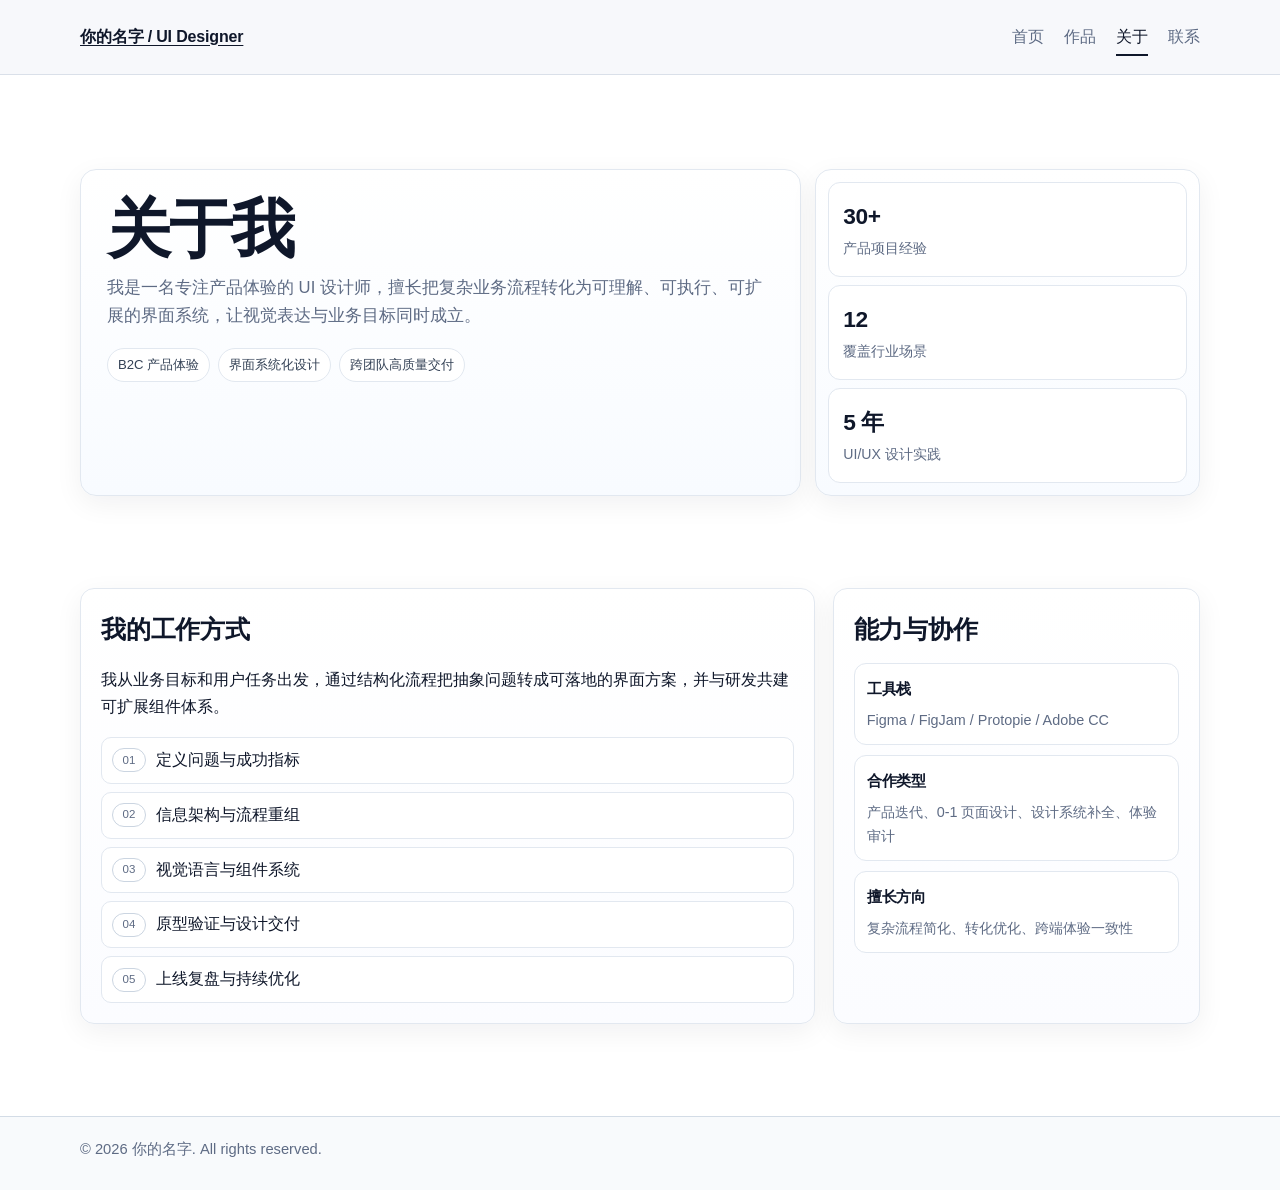
==== about.html @ f01fd4af "gao-ui" ====
<!doctype html>
<html lang="zh-CN">
  <head>
    <meta charset="UTF-8" />
    <meta name="viewport" content="width=device-width, initial-scale=1.0" />
    <title>关于我 | 你的名字</title>
    <meta
      name="description"
      content="UI 设计师个人介绍：设计方法、工具栈与合作方式。"
    />
    <link rel="stylesheet" href="styles.css" />
  </head>
  <body>
    <header class="site-header">
      <div class="container nav-wrap">
        <a class="brand" href="index.html">你的名字 / UI Designer</a>
        <nav class="nav" aria-label="主导航">
          <a href="index.html">首页</a>
          <a href="works.html">作品</a>
          <a aria-current="page" href="about.html">关于</a>
          <a href="contact.html">联系</a>
        </nav>
      </div>
    </header>
    <main class="container">
      <section class="hero about-hero">
        <div class="about-hero-main">
          <h1>关于我</h1>
          <p>
            我是一名专注产品体验的 UI 设计师，擅长把复杂业务流程转化为可理解、可执行、可扩展的界面系统，让视觉表达与业务目标同时成立。
          </p>
          <div class="about-tags">
            <span class="about-tag">B2C 产品体验</span>
            <span class="about-tag">界面系统化设计</span>
            <span class="about-tag">跨团队高质量交付</span>
          </div>
        </div>
        <aside class="about-hero-side">
          <article class="about-stat">
            <strong>30+</strong>
            <span>产品项目经验</span>
          </article>
          <article class="about-stat">
            <strong>12</strong>
            <span>覆盖行业场景</span>
          </article>
          <article class="about-stat">
            <strong>5 年</strong>
            <span>UI/UX 设计实践</span>
          </article>
        </aside>
      </section>

      <section class="section two-col">
        <article class="panel">
          <h2>我的工作方式</h2>
          <p>
            我从业务目标和用户任务出发，通过结构化流程把抽象问题转成可落地的界面方案，并与研发共建可扩展组件体系。
          </p>
          <ol class="about-process">
            <li><span>01</span>定义问题与成功指标</li>
            <li><span>02</span>信息架构与流程重组</li>
            <li><span>03</span>视觉语言与组件系统</li>
            <li><span>04</span>原型验证与设计交付</li>
            <li><span>05</span>上线复盘与持续优化</li>
          </ol>
        </article>
        <aside class="panel">
          <h2>能力与协作</h2>
          <div class="about-card-list">
            <div class="about-card-item">
              <h3>工具栈</h3>
              <p>Figma / FigJam / Protopie / Adobe CC</p>
            </div>
            <div class="about-card-item">
              <h3>合作类型</h3>
              <p>产品迭代、0-1 页面设计、设计系统补全、体验审计</p>
            </div>
            <div class="about-card-item">
              <h3>擅长方向</h3>
              <p>复杂流程简化、转化优化、跨端体验一致性</p>
            </div>
          </div>
        </aside>
      </section>
    </main>
    <footer class="site-footer">
      <div class="container">© <span data-year></span> 你的名字. All rights reserved.</div>
    </footer>
    <script src="script.js"></script>
  </body>
</html>
---- styles.css ----
:root {
  --bg: #ffffff;
  --surface: #ffffff;
  --surface-soft: #fbfcff;
  --text: #0f172a;
  --muted: #5e6b84;
  --line: #e2e8f0;
  --line-strong: #cbd5e1;
  --accent: #111827;
  --accent-soft: #eef2ff;
  --accent-invert: #ffffff;
  --shadow-soft: 0 8px 28px rgba(15, 23, 42, 0.06);
  --shadow-hover: 0 14px 34px rgba(15, 23, 42, 0.1);
}

* {
  box-sizing: border-box;
}

html,
body {
  margin: 0;
  padding: 0;
  background: var(--bg);
  color: var(--text);
  font-family: "Inter", -apple-system, BlinkMacSystemFont, "Segoe UI", Roboto, sans-serif;
  line-height: 1.68;
  -webkit-font-smoothing: antialiased;
  text-rendering: optimizeLegibility;
}

a {
  color: inherit;
  text-underline-offset: 0.2em;
}

.container {
  width: min(1120px, 92%);
  margin: 0 auto;
}

.site-header {
  position: sticky;
  top: 0;
  z-index: 20;
  background: rgba(246, 247, 251, 0.82);
  border-bottom: 1px solid rgba(203, 213, 225, 0.65);
  backdrop-filter: saturate(130%) blur(10px);
}

.nav-wrap {
  display: flex;
  align-items: center;
  justify-content: space-between;
  min-height: 74px;
}

.brand {
  font-weight: 700;
  letter-spacing: -0.01em;
}

.nav {
  display: flex;
  gap: 20px;
  flex-wrap: wrap;
}

.nav a {
  position: relative;
  color: var(--muted);
  text-decoration: none;
  font-weight: 500;
  transition: color 0.2s ease;
}

.nav a::after {
  content: "";
  position: absolute;
  left: 0;
  bottom: -6px;
  width: 100%;
  height: 2px;
  background: var(--text);
  transform: scaleX(0);
  transform-origin: left;
  transition: transform 0.22s ease;
}

.nav a:hover {
  color: var(--text);
}

.nav a:hover::after,
.nav a[aria-current="page"]::after {
  transform: scaleX(1);
}

.nav a[aria-current="page"] {
  color: var(--text);
}

.hero {
  padding: 94px 0 58px;
}

.hero h1 {
  margin: 0 0 14px;
  font-size: clamp(2.3rem, 5.2vw, 4rem);
  line-height: 1.06;
  letter-spacing: -0.03em;
  max-width: 12ch;
}

.hero p {
  margin: 0;
  max-width: 72ch;
  color: var(--muted);
  font-size: 1.04rem;
}

.cta-row {
  margin-top: 30px;
  display: flex;
  gap: 10px;
  flex-wrap: wrap;
}

.btn {
  display: inline-flex;
  align-items: center;
  justify-content: center;
  border: 1px solid var(--line-strong);
  border-radius: 11px;
  background: var(--surface);
  color: var(--text);
  padding: 10px 17px;
  font-size: 0.95rem;
  font-weight: 600;
  text-decoration: none;
  transition: all 0.22s ease;
}

.btn:hover {
  text-decoration: none;
  transform: translateY(-1px);
  box-shadow: var(--shadow-soft);
}

.btn.primary {
  background: linear-gradient(135deg, #111827, #1f2937);
  border-color: #111827;
  color: var(--accent-invert);
}

.btn.primary:hover {
  box-shadow: 0 12px 26px rgba(17, 24, 39, 0.24);
}

.section {
  padding: 34px 0 50px;
}

.section h2 {
  margin: 0 0 12px;
  font-size: 1.56rem;
  letter-spacing: -0.02em;
}

.section-intro {
  margin: 0 0 24px;
  color: var(--muted);
}

.grid {
  display: grid;
  grid-template-columns: repeat(3, minmax(0, 1fr));
  gap: 16px;
}

.card,
.panel,
.kpi,
.work-shot,
.photo-tile {
  border: 1px solid var(--line);
  border-radius: 14px;
  background: linear-gradient(180deg, var(--surface), var(--surface-soft));
  box-shadow: var(--shadow-soft);
}

.card {
  padding: 20px;
  transition: transform 0.22s ease, box-shadow 0.22s ease, border-color 0.22s ease;
}

.card:hover {
  transform: translateY(-2px);
  border-color: var(--line-strong);
  box-shadow: var(--shadow-hover);
}

.card h3 {
  margin: 0 0 8px;
  font-size: 1.02rem;
  line-height: 1.35;
}

.card p {
  margin: 0;
  color: var(--muted);
  font-size: 0.95rem;
}

.meta {
  display: flex;
  flex-wrap: wrap;
  gap: 10px;
  margin-top: 12px;
  color: var(--muted);
  font-size: 0.88rem;
}

.pill {
  border: 1px solid var(--line);
  border-radius: 999px;
  padding: 3px 10px;
  background: #f8fafc;
  color: #334155;
}

.case-header {
  padding: 80px 0 20px;
}

.case-kpis {
  display: grid;
  grid-template-columns: repeat(3, minmax(0, 1fr));
  gap: 12px;
}

.kpi {
  padding: 16px;
}

.kpi strong {
  display: block;
  margin-bottom: 2px;
  font-size: 1.35rem;
  letter-spacing: -0.02em;
}

.two-col {
  display: grid;
  grid-template-columns: 2fr 1fr;
  gap: 18px;
}

.panel {
  padding: 20px;
}

.panel h2,
.panel h3 {
  margin-top: 0;
  letter-spacing: -0.01em;
}

.panel p:last-child {
  margin-bottom: 0;
}

.site-footer {
  margin-top: 42px;
  border-top: 1px solid rgba(203, 213, 225, 0.8);
  background: rgba(248, 250, 252, 0.9);
}

.site-footer .container {
  padding: 20px 0 28px;
  color: var(--muted);
  font-size: 0.92rem;
}

.contact-list {
  display: grid;
  gap: 10px;
  margin: 18px 0;
}

.contact-list a {
  padding: 8px 10px;
  border: 1px solid var(--line);
  border-radius: 10px;
  text-decoration: none;
  background: var(--surface);
  transition: all 0.2s ease;
}

.contact-list a:hover {
  border-color: var(--line-strong);
  transform: translateX(2px);
}

form {
  display: grid;
  gap: 10px;
}

label {
  font-size: 0.88rem;
  color: #334155;
  font-weight: 600;
}

input,
textarea {
  width: 100%;
  padding: 11px 12px;
  border: 1px solid var(--line-strong);
  border-radius: 10px;
  background: #ffffff;
  color: var(--text);
  font: inherit;
  transition: border-color 0.2s ease, box-shadow 0.2s ease;
}

input:focus,
textarea:focus {
  outline: none;
  border-color: #6366f1;
  box-shadow: 0 0 0 4px rgba(99, 102, 241, 0.15);
}

textarea {
  min-height: 140px;
  resize: vertical;
}

.hero-compact {
  padding-bottom: 24px;
}

.kv-showcase {
  display: grid;
  grid-template-columns: 1.5fr 0.7fr;
  gap: 14px;
  margin: 0 0 28px;
}

.kv-main {
  position: relative;
  min-height: 420px;
  border: 1px solid var(--line);
  border-radius: 18px;
  overflow: hidden;
  box-shadow: var(--shadow-hover);
  background: #dbe7ff;
}

.kv-main::after {
  content: "";
  position: absolute;
  inset: auto 0 0;
  height: 42%;
  background: linear-gradient(to top, rgba(15, 23, 42, 0.56), rgba(15, 23, 42, 0));
  pointer-events: none;
}

.kv-main .photo-media {
  width: 100%;
  height: 100%;
}

.kv-overlay-card {
  position: absolute;
  left: 18px;
  bottom: 18px;
  z-index: 2;
  display: grid;
  gap: 4px;
  padding: 12px 14px;
  border: 1px solid rgba(255, 255, 255, 0.3);
  border-radius: 12px;
  background: rgba(15, 23, 42, 0.58);
  color: #f8fafc;
  backdrop-filter: blur(6px);
}

.kv-overlay-card strong {
  font-size: 0.75rem;
  letter-spacing: 0.08em;
  text-transform: uppercase;
  opacity: 0.86;
}

.kv-overlay-card span {
  font-size: 1.02rem;
  font-weight: 600;
  letter-spacing: -0.01em;
}

.kv-overlay-card small {
  font-size: 0.84rem;
  opacity: 0.84;
}

.kv-side {
  display: grid;
  gap: 10px;
}

.kv-metric {
  padding: 18px;
  border: 1px solid var(--line);
  border-radius: 14px;
  background: linear-gradient(160deg, #ffffff, #f7f9ff);
  box-shadow: var(--shadow-soft);
}

.kv-metric strong {
  display: block;
  margin-bottom: 6px;
  font-size: 1.9rem;
  letter-spacing: -0.03em;
}

.kv-metric span {
  color: var(--muted);
  font-size: 0.92rem;
}

.about-hero {
  display: grid;
  grid-template-columns: 1.5fr 0.8fr;
  gap: 14px;
}

.about-hero-main,
.about-hero-side {
  border: 1px solid var(--line);
  border-radius: 16px;
  background: linear-gradient(180deg, #ffffff, #f8fbff);
  box-shadow: var(--shadow-soft);
}

.about-hero-main {
  padding: 26px;
}

.about-hero-main h1 {
  margin-bottom: 10px;
}

.about-tags {
  margin-top: 18px;
  display: flex;
  gap: 8px;
  flex-wrap: wrap;
}

.about-tag {
  padding: 5px 10px;
  border-radius: 999px;
  border: 1px solid var(--line);
  background: #ffffff;
  font-size: 0.82rem;
  color: #334155;
}

.about-hero-side {
  padding: 12px;
  display: grid;
  gap: 8px;
}

.about-stat {
  border: 1px solid var(--line);
  border-radius: 12px;
  background: #ffffff;
  padding: 14px;
}

.about-stat strong {
  display: block;
  font-size: 1.42rem;
  letter-spacing: -0.02em;
}

.about-stat span {
  color: var(--muted);
  font-size: 0.88rem;
}

.about-process {
  margin: 16px 0 0;
  padding: 0;
  list-style: none;
  display: grid;
  gap: 8px;
}

.about-process li {
  display: flex;
  align-items: center;
  gap: 10px;
  padding: 9px 10px;
  border: 1px solid var(--line);
  border-radius: 10px;
  background: #ffffff;
}

.about-process li span {
  width: 34px;
  height: 24px;
  border-radius: 999px;
  border: 1px solid var(--line-strong);
  display: inline-flex;
  align-items: center;
  justify-content: center;
  font-size: 0.72rem;
  color: var(--muted);
}

.about-card-list {
  display: grid;
  gap: 10px;
}

.about-card-item {
  border: 1px solid var(--line);
  border-radius: 12px;
  padding: 12px;
  background: #ffffff;
}

.about-card-item h3 {
  margin: 0 0 6px;
  font-size: 0.96rem;
}

.about-card-item p {
  margin: 0;
  color: var(--muted);
  font-size: 0.9rem;
}

.gallery-intro {
  display: flex;
  justify-content: space-between;
  align-items: center;
  gap: 16px;
  margin-bottom: 16px;
  flex-wrap: wrap;
}

.gallery-intro p {
  margin: 0;
  color: var(--muted);
}

.gallery-controls {
  display: inline-flex;
  gap: 8px;
  align-items: center;
}

.layout-btn {
  border: 1px solid var(--line);
  border-radius: 999px;
  padding: 5px 11px;
  font-size: 0.84rem;
  color: var(--muted);
  background: #fff;
  cursor: pointer;
  font: inherit;
  transition: all 0.2s ease;
}

.layout-btn:hover {
  border-color: var(--line-strong);
  color: var(--text);
}

.layout-btn.active {
  color: #ffffff;
  background: #0f172a;
  border-color: #0f172a;
}

.photo-wall {
  display: grid;
  grid-template-columns: repeat(12, minmax(0, 1fr));
  gap: 12px;
}

.photo-wall-home {
  --home-top-row: 238px;
  grid-template-areas:
    "hero hero hero hero hero hero hero hero sideTop sideTop sideTop sideTop"
    "hero hero hero hero hero hero hero hero sideMid sideMid sideMid sideMid"
    "bottomLeft bottomLeft bottomLeft bottomLeft bottomLeft bottomLeft bottomRight bottomRight bottomRight bottomRight bottomRight bottomRight";
  grid-template-rows: var(--home-top-row) var(--home-top-row) auto;
  align-items: stretch;
}

.photo-wall-home .photo-tile:nth-child(1) {
  grid-area: hero;
}

.photo-wall-home .photo-tile:nth-child(2) {
  grid-area: sideTop;
}

.photo-wall-home .photo-tile:nth-child(3) {
  grid-area: sideMid;
}

.photo-wall-home .photo-tile:nth-child(4) {
  grid-area: bottomLeft;
}

.photo-wall-home .photo-tile:nth-child(5) {
  grid-area: bottomRight;
}

.photo-wall-home .photo-frame {
  min-height: 0;
  height: 100%;
}

.photo-wall-home .photo-tile {
  display: grid;
  grid-template-rows: 1fr auto;
  height: 100%;
}

.photo-wall-home .photo-tile:nth-child(4) .photo-frame,
.photo-wall-home .photo-tile:nth-child(5) .photo-frame {
  aspect-ratio: 4 / 3;
  height: auto;
}

.photo-wall-home.home-layout-masonry {
  display: block;
  column-count: 3;
  column-gap: 12px;
}

.photo-wall-home.home-layout-masonry .photo-tile {
  display: block;
  break-inside: avoid;
  margin-bottom: 12px;
  height: auto;
}

.photo-wall-home.home-layout-masonry .photo-tile:nth-child(n) {
  grid-column: auto;
  grid-row: auto;
}

.photo-wall-home.home-layout-masonry .photo-frame,
.photo-wall-home.home-layout-masonry .photo-tile.large .photo-frame,
.photo-wall-home.home-layout-masonry .photo-tile.medium .photo-frame,
.photo-wall-home.home-layout-masonry .photo-tile.small .photo-frame {
  min-height: 280px;
}

.photo-tile {
  overflow: hidden;
  text-decoration: none;
  color: var(--text);
  transition: transform 0.24s ease, box-shadow 0.24s ease;
}

.photo-tile:hover {
  transform: translateY(-2px);
  box-shadow: var(--shadow-hover);
}

.photo-tile.large {
  grid-column: span 8;
}

.photo-tile.medium {
  grid-column: span 4;
}

.photo-tile.small {
  grid-column: span 4;
}

.photo-frame {
  min-height: 180px;
  position: relative;
  overflow: hidden;
  background: #e2e8f0;
}

.photo-media {
  width: 100%;
  height: 100%;
  display: block;
  object-fit: cover;
  transition: transform 0.3s ease;
  cursor: zoom-in;
}

.photo-tile:hover .photo-media,
.work-shot:hover .photo-media {
  transform: scale(1.04);
}

.photo-tile.large .photo-frame {
  min-height: 380px;
}

.photo-tile.medium .photo-frame {
  min-height: 230px;
}

.photo-wall-home .photo-tile.large .photo-frame,
.photo-wall-home .photo-tile.medium .photo-frame,
.photo-wall-home .photo-tile.small .photo-frame {
  min-height: 100%;
}

.photo-caption {
  width: 100%;
  display: flex;
  justify-content: space-between;
  gap: 12px;
  padding: 12px;
  font-size: 0.9rem;
  border-top: 1px solid var(--line);
}

.photo-caption span:last-child {
  color: var(--muted);
}

.filters {
  display: flex;
  gap: 8px;
  flex-wrap: wrap;
  margin: 0 0 18px;
}

.filter-tag {
  border: 1px solid var(--line);
  border-radius: 999px;
  padding: 5px 11px;
  font-size: 0.86rem;
  color: var(--muted);
  background: #fff;
  cursor: pointer;
  font: inherit;
  transition: all 0.2s ease;
}

.filter-tag:hover {
  border-color: var(--line-strong);
  color: var(--text);
}

.filter-tag.active {
  color: #ffffff;
  background: #0f172a;
  border-color: #0f172a;
}

.masonry {
  column-count: 3;
  column-gap: 14px;
}

.work-shot {
  display: block;
  break-inside: avoid;
  margin-bottom: 14px;
  overflow: hidden;
  background: #fbfdff;
  transition: transform 0.24s ease, box-shadow 0.24s ease;
}

.work-shot:hover {
  transform: translateY(-2px);
  box-shadow: var(--shadow-hover);
}

.work-shot .photo-frame {
  min-height: var(--shot-height, 280px);
}

.work-shot .photo-media {
  height: var(--shot-height, 280px);
}

.work-shot figcaption {
  display: flex;
  justify-content: space-between;
  gap: 8px;
  padding: 10px 12px;
  font-size: 0.84rem;
  color: var(--muted);
  border-top: 1px solid var(--line);
}

.case-gallery {
  display: grid;
  grid-template-columns: 2fr 1fr;
  gap: 12px;
  margin: 20px 0 14px;
}

.case-gallery .work-shot {
  margin: 0;
}

.case-gallery-stack {
  display: grid;
  gap: 12px;
}

.section-title-row {
  display: flex;
  justify-content: space-between;
  align-items: baseline;
  gap: 12px;
  margin-bottom: 12px;
}

.section-title-row p {
  margin: 0;
  color: var(--muted);
  font-size: 0.92rem;
}

.work-shot[hidden] {
  display: none;
}

.lightbox {
  position: fixed;
  inset: 0;
  z-index: 100;
  display: none;
  align-items: center;
  justify-content: center;
  padding: 20px;
  background: rgba(2, 6, 23, 0.85);
  backdrop-filter: blur(3px);
}

.lightbox.open {
  display: flex;
}

.lightbox img {
  max-width: min(1240px, 95vw);
  max-height: 88vh;
  border-radius: 12px;
  box-shadow: 0 24px 60px rgba(2, 6, 23, 0.5);
  background: #ffffff;
}

.lightbox button {
  position: absolute;
  top: 16px;
  right: 16px;
  border: 1px solid rgba(255, 255, 255, 0.35);
  border-radius: 10px;
  background: rgba(2, 6, 23, 0.4);
  color: #ffffff;
  padding: 8px 11px;
  cursor: pointer;
}

@media (max-width: 900px) {
  .grid {
    grid-template-columns: repeat(2, minmax(0, 1fr));
  }

  .two-col {
    grid-template-columns: 1fr;
  }

  .photo-tile.large,
  .photo-tile.medium,
  .photo-tile.small {
    grid-column: span 6;
  }

  .photo-wall-home {
    --home-top-row: 216px;
    grid-template-areas:
      "hero hero hero hero hero hero sideTop sideTop sideTop sideTop sideTop sideTop"
      "hero hero hero hero hero hero sideMid sideMid sideMid sideMid sideMid sideMid"
      "bottomLeft bottomLeft bottomLeft bottomLeft bottomLeft bottomLeft bottomRight bottomRight bottomRight bottomRight bottomRight bottomRight";
  }

  .photo-wall-home.home-layout-masonry {
    column-count: 2;
  }

  .photo-wall-home.home-layout-masonry .photo-frame,
  .photo-wall-home.home-layout-masonry .photo-tile.large .photo-frame,
  .photo-wall-home.home-layout-masonry .photo-tile.medium .photo-frame,
  .photo-wall-home.home-layout-masonry .photo-tile.small .photo-frame {
    min-height: 250px;
  }

  .masonry {
    column-count: 2;
  }

  .case-gallery {
    grid-template-columns: 1fr;
  }

  .kv-showcase {
    grid-template-columns: 1fr;
  }

  .kv-main {
    min-height: 360px;
  }

  .kv-side {
    grid-template-columns: repeat(3, minmax(0, 1fr));
  }

  .about-hero {
    grid-template-columns: 1fr;
  }

  .about-hero-side {
    grid-template-columns: repeat(3, minmax(0, 1fr));
  }
}

@media (max-width: 640px) {
  .nav-wrap {
    align-items: flex-start;
    flex-direction: column;
    gap: 10px;
    padding: 12px 0;
  }

  .hero {
    padding-top: 62px;
  }

  .grid,
  .case-kpis {
    grid-template-columns: 1fr;
  }

  .photo-tile.large,
  .photo-tile.medium,
  .photo-tile.small {
    grid-column: span 12;
  }

  .photo-wall-home {
    grid-template-areas:
      "hero hero hero hero hero hero hero hero hero hero hero hero"
      "sideTop sideTop sideTop sideTop sideTop sideTop sideTop sideTop sideTop sideTop sideTop sideTop"
      "sideMid sideMid sideMid sideMid sideMid sideMid sideMid sideMid sideMid sideMid sideMid sideMid"
      "bottomLeft bottomLeft bottomLeft bottomLeft bottomLeft bottomLeft bottomLeft bottomLeft bottomLeft bottomLeft bottomLeft bottomLeft"
      "bottomRight bottomRight bottomRight bottomRight bottomRight bottomRight bottomRight bottomRight bottomRight bottomRight bottomRight bottomRight";
    grid-template-rows: auto;
  }

  .photo-wall-home .photo-tile {
    height: auto;
  }

  .photo-wall-home.home-layout-masonry {
    column-count: 1;
  }

  .photo-wall-home.home-layout-masonry .photo-frame,
  .photo-wall-home.home-layout-masonry .photo-tile.large .photo-frame,
  .photo-wall-home.home-layout-masonry .photo-tile.medium .photo-frame,
  .photo-wall-home.home-layout-masonry .photo-tile.small .photo-frame {
    min-height: 240px;
  }

  .masonry {
    column-count: 1;
  }

  .kv-main {
    min-height: 300px;
  }

  .kv-side {
    grid-template-columns: 1fr;
  }

  .gallery-controls {
    width: 100%;
  }

  .about-hero-main {
    padding: 18px;
  }

  .about-hero-side {
    grid-template-columns: 1fr;
  }
}
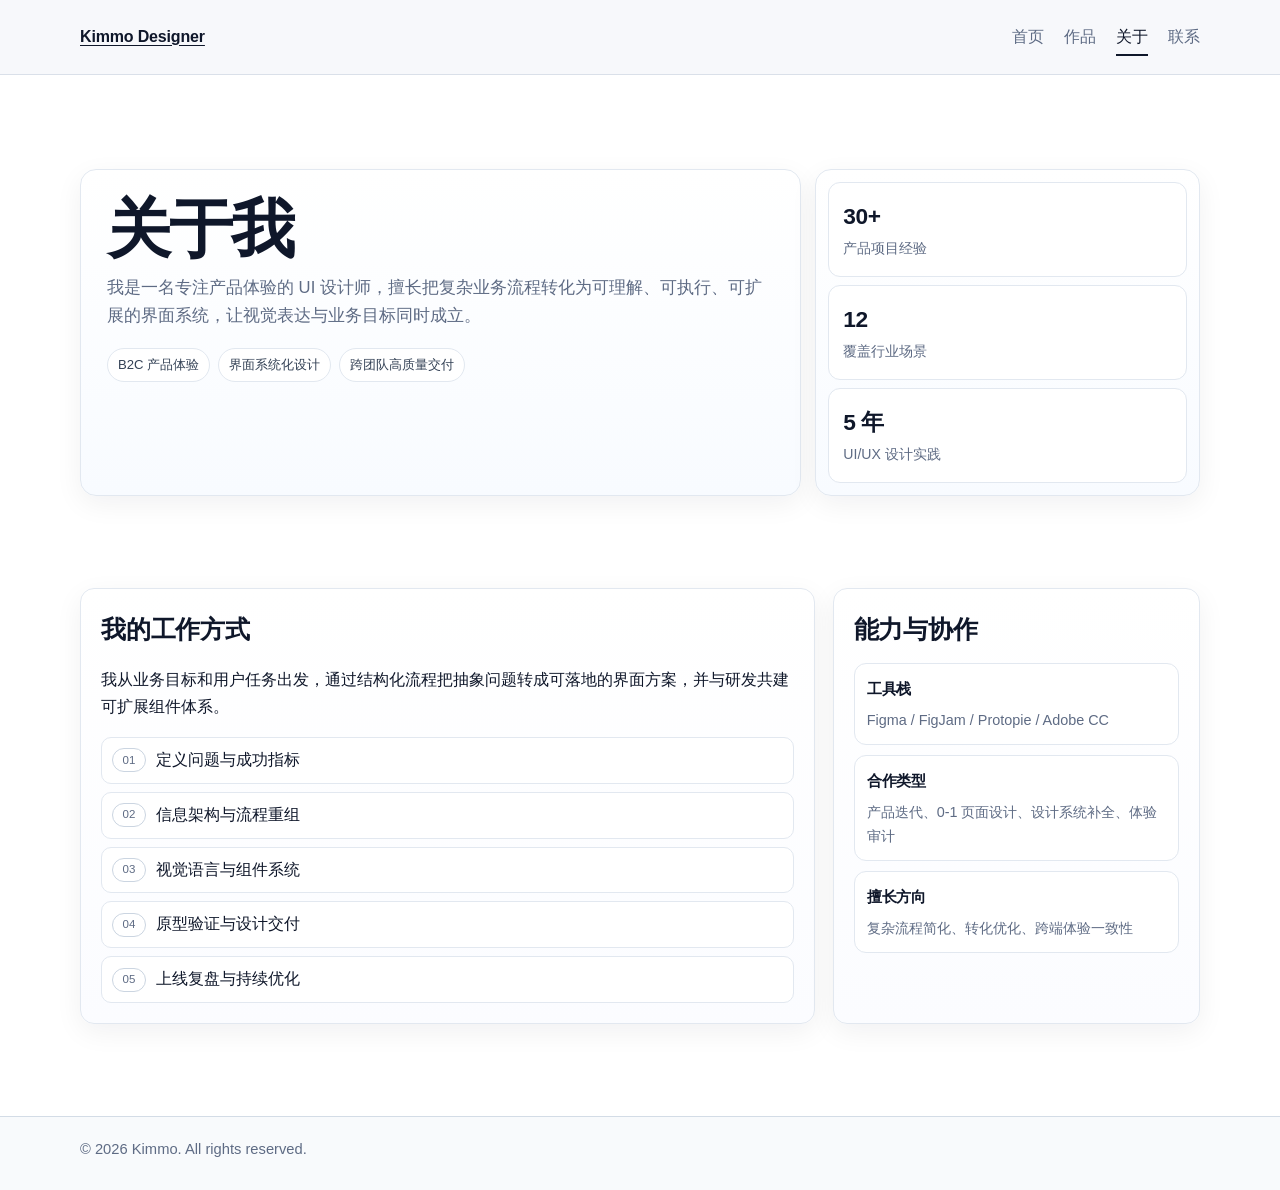
==== commit 51b44356: "GAOK-UI" ====
--- a/about.html
+++ b/about.html
@@ -3,7 +3,7 @@
   <head>
     <meta charset="UTF-8" />
     <meta name="viewport" content="width=device-width, initial-scale=1.0" />
-    <title>关于我 | 你的名字</title>
+    <title>关于我 | Kimmo</title>
     <meta
       name="description"
       content="UI 设计师个人介绍：设计方法、工具栈与合作方式。"
@@ -13,7 +13,7 @@
   <body>
     <header class="site-header">
       <div class="container nav-wrap">
-        <a class="brand" href="index.html">你的名字 / UI Designer</a>
+        <a class="brand" href="index.html">Kimmo Designer</a>
         <nav class="nav" aria-label="主导航">
           <a href="index.html">首页</a>
           <a href="works.html">作品</a>
@@ -85,7 +85,7 @@
       </section>
     </main>
     <footer class="site-footer">
-      <div class="container">© <span data-year></span> 你的名字. All rights reserved.</div>
+      <div class="container">© <span data-year></span> Kimmo. All rights reserved.</div>
     </footer>
     <script src="script.js"></script>
   </body>
